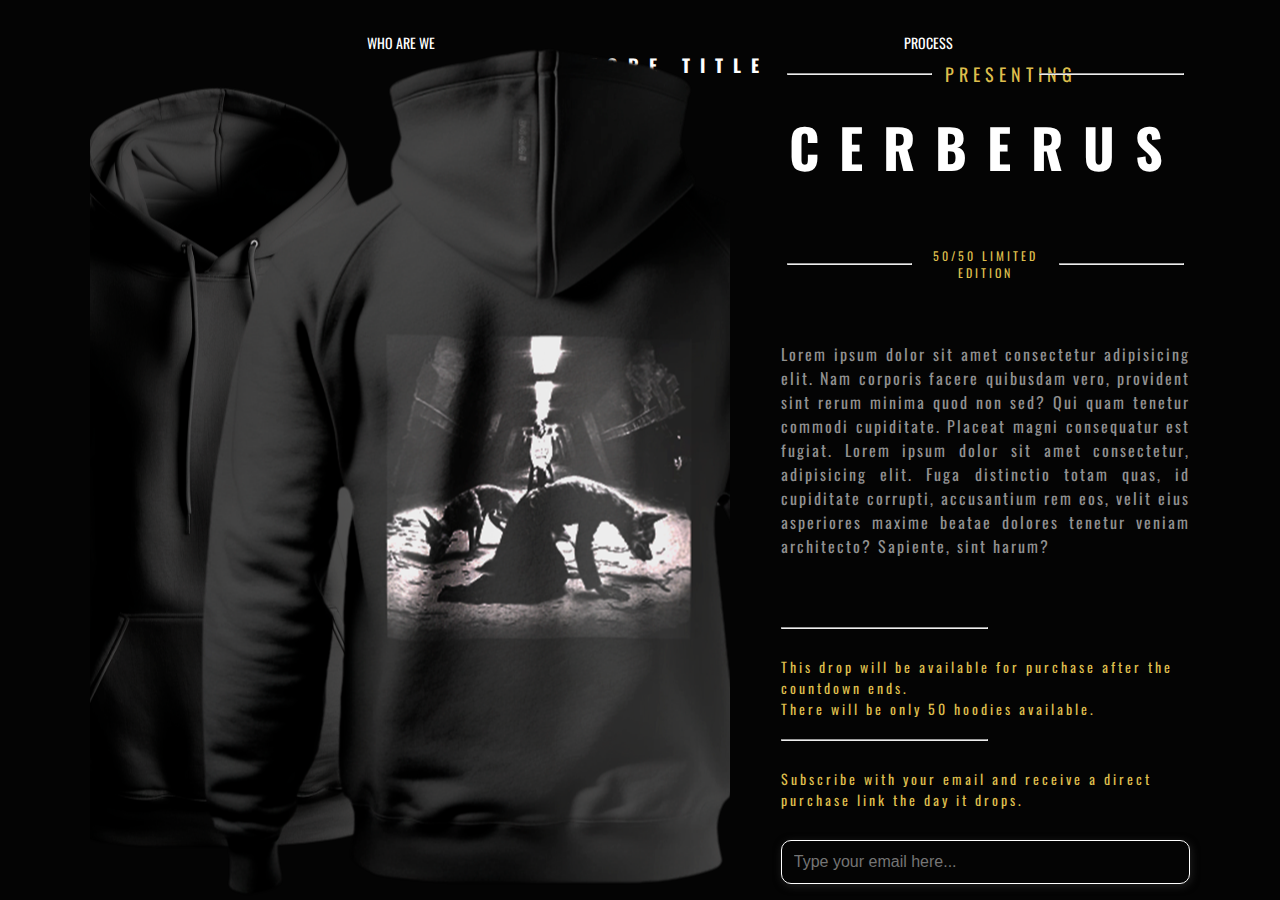
==== index.html @ e6f80b47 "initial commit" ====
<!DOCTYPE html>
<html lang="en">
  <head>
    <meta charset="UTF-8" />
    <meta http-equiv="X-UA-Compatible" content="IE=edge" />
    <meta name="viewport" content="width=device-width, initial-scale=1.0" />
    <link rel="stylesheet" href="styles/styles.css" />
    <script src="index.js"></script>
    <title>Opulent clothing</title>
  </head>
  <body>
    <div class="background">
      <video playsinline loop autoplay muted src="images/video.mp4"></video>
    </div>
    <div class="blur"></div>
    <div class="header">
      <ul>
        <li>WHO ARE WE</li>
        <li class="title">STORE TITLE</li>
        <li>PROCESS</li>
      </ul>
    </div>
    <div class="central">
      <div class="image"></div>
      <div class="info">
        <div class="product-title">
          <div class="pre-header">
            <hr />
            <span>PRESENTING</span>
            <hr />
          </div>
          <div class="title">
            <span>CERBERUS</span>
          </div>
          <div class="sub-header">
            <hr />
            <span>50/50 LIMITED EDITION</span>
            <hr />
          </div>
        </div>
        <div class="product-description">
          <p>
            Lorem ipsum dolor sit amet consectetur adipisicing elit. Nam
            corporis facere quibusdam vero, provident sint rerum minima quod non
            sed? Qui quam tenetur commodi cupiditate. Placeat magni consequatur
            est fugiat. Lorem ipsum dolor sit amet consectetur, adipisicing
            elit. Fuga distinctio totam quas, id cupiditate corrupti,
            accusantium rem eos, velit eius asperiores maxime beatae dolores
            tenetur veniam architecto? Sapiente, sint harum?
          </p>
        </div>

        <hr class="central-divider" />
        <span class="product-countdown-warning"
          >This drop will be available for purchase after the countdown
          ends.</span
        >
        <span class="product-countdown-warning"
          >There will be only 50 hoodies available.</span
        >

        <span id="countdown"></span>
        <hr class="central-divider" style="margin-top: 20px" />

        <span class="product-countdown-warning"
          >Subscribe with your email and receive a direct purchase link the day
          it drops.</span
        >
        <input class="subscribe" type="email" placeholder="Type your email here..." />
      </div>
    </div>
  </body>
</html>
---- styles/styles.css ----
@font-face {
  font-family: "Oswald";
  src: url("../fonts/Oswald.ttf");
}

body {
  margin: 0;
  background: #0c0c0c;
  font-family: "Oswald";
}

.header {
  margin-top: 5vh;
  z-index: 30;
  position: absolute;
  width: 100%;
  top: -3%;
}

.header ul {
  list-style-type: none;
  display: flex;
  justify-content: space-evenly;
  margin-left: 15vw;
  margin-right: 15vw;
  color: white;
  font-size: 14px;
}

.header ul .title {
  font-size: 18px;
  font-weight: bold;
  letter-spacing: 10px;
  margin-top: 20px;
}

.central {
  display: flex;
  justify-content: center;
  column-gap: 4vw;
  z-index: 31;
  position: absolute;
  bottom: 0;
  max-width: 1920px;
  left: 0;
  right: 0;
  margin: auto;
}

.image {
  width: 50%;
  height: 95vh;
  background: url("../images/cerberus.png");
  background-position: center;
  background-repeat: no-repeat;
}

.info {
  width: 32%;
  display: flex;
  flex-direction: column;
  justify-content: center;
}

.info .title {
  font-size: 54px;
  margin-top: 20px;
  margin-bottom: 60px;
  letter-spacing: 20px;
  font-weight: bolder;
}

.info .pre-header,
.info .sub-header,
.info .title {
  display: flex;
  align-items: center;
  color: white;
  justify-content: space-around;
}

.info .pre-header hr {
  width: 35%;
  margin: 0;
}

.info .sub-header hr {
  width: 30%;
  margin: 0;
}

.info .pre-header span {
  width: 20%;
  text-align: center;
  font-size: 18px;
  letter-spacing: 5px;
  color: #ddbe4c;
}

.info .sub-header span {
  width: 30%;
  text-align: center;
  font-size: 12px;
  letter-spacing: 3px;
  color: #ddbe4c;
}

.product-description {
  margin-top: 5vh;
  margin-bottom: 5vh;
  color: #919191;
  letter-spacing: 2px;
  text-align: justify;
}

.central-divider {
  width: 50%;
  margin-left: 0;
  margin-bottom: 3vh;
}

.product-countdown-warning {
  color: #ddbe4c;
  letter-spacing: 3px;
  font-size: 14px;
}

#countdown {
  font-size: 3vw;
  color: white;
  letter-spacing: 20px;
}

.subscribe {
  font-size: 16px;
  border-style: solid;
  padding: 12px;
  text-align: left;
  border-radius: 10px;
  border-width: 1px;
  border-color: #ffffff;
  background-color: transparent;
  color: #ffffff;
  box-shadow: 1px 2px 9px 0px rgba(42, 42, 42, 0.75);
  margin-top: 30px;
}
.subscribe:focus {
  outline: none;
}

.background {
  position: absolute;
  width: 100vw;
  height: 100vh;
  overflow: hidden;
  top: 0;
  z-index: -1;
  filter: blur(25px);
}

.blur {
  width: 100vw;
  height: 100vh;
  position: absolute;
  top: 0;
  background: black;
  z-index: -1;
  opacity: 0.6;
}

@media only screen and (max-width: 600px) {
  html,
  body {
    max-width: 100%;
    overflow-x: hidden;
  }

  .blur,
  .background {
    position: fixed;
    left: 0;
  }

  .header ul {
    justify-content: space-evenly;
    margin-left: 0;
    margin-right: 0;
    padding: 0;
  }

  .header ul .title {
    margin-top: 40px;
  }

  .central {
    flex-direction: column;
    align-items: center;
    position: relative;
    margin-top: 12vh;
  }

  .image {
    width: 90%;
    background-size: contain;
    height: 50vh;
  }

  .info {
    width: 85%;
  }

  .info .pre-header span {
    width: 75%;
  }

  .info .pre-header hr {
    width: 20%;
  }

  .info .title {
    font-size: 40px;
    letter-spacing: 15px;
  }

  #countdown {
    font-size: 13vw;
    color: white;
    letter-spacing: 10px;
  }
}
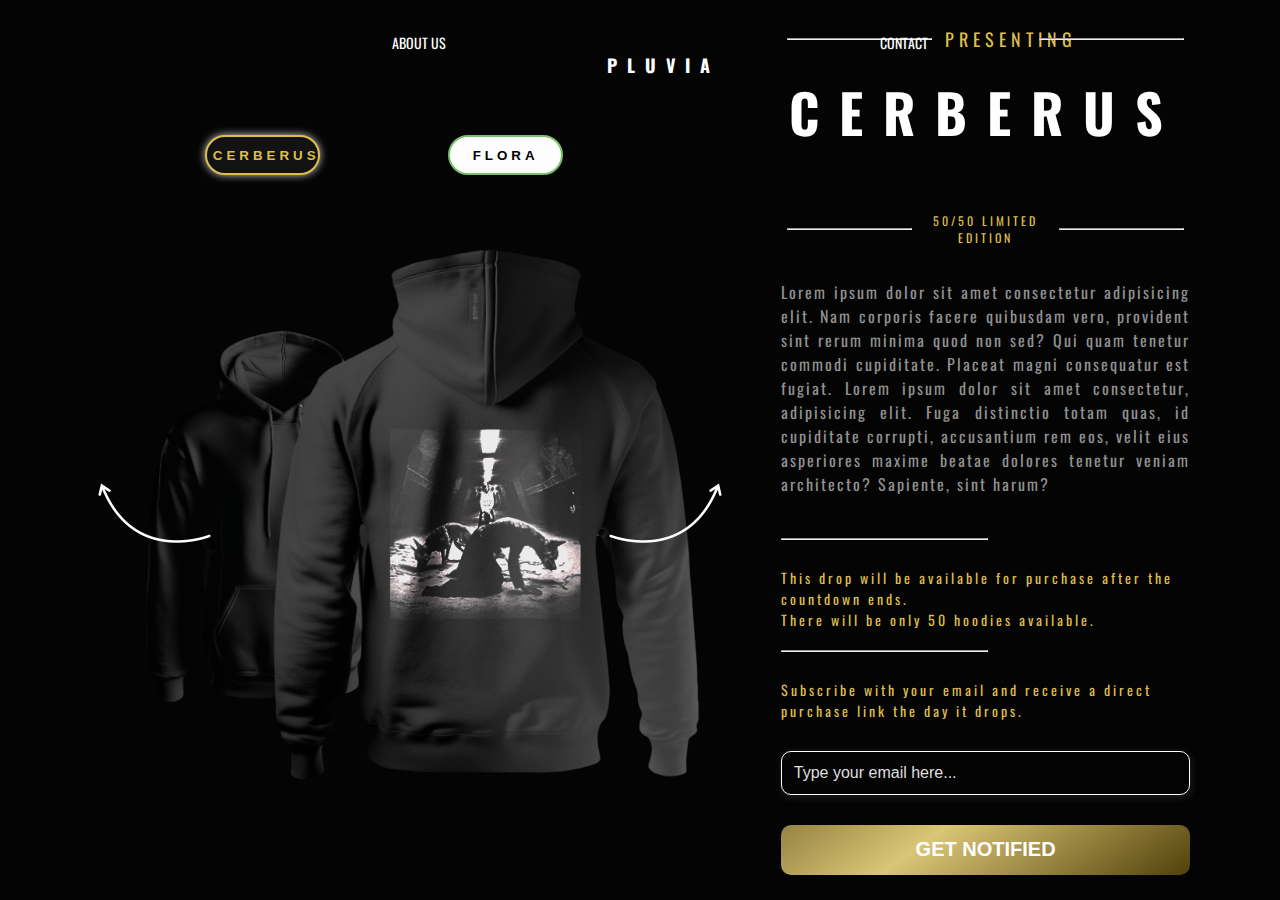
==== commit eded43be: "about page" ====
--- a/index.html
+++ b/index.html
@@ -6,67 +6,187 @@
     <meta name="viewport" content="width=device-width, initial-scale=1.0" />
     <link rel="stylesheet" href="styles/styles.css" />
     <script src="index.js"></script>
-    <title>Opulent clothing</title>
+    <title>Pluvia clothing | About Us</title>
   </head>
   <body>
-    <div class="background">
-      <video playsinline loop autoplay muted src="images/video.mp4"></video>
+    <div id="dark">
+      <div class="background">
+        <video playsinline loop autoplay muted src="images/video.mp4"></video>
+      </div>
+      <div class="blur"></div>
+      <div class="header">
+        <ul>
+          <li onclick="location.href = 'about.html'">ABOUT US</li>
+          <li class="title">PLUVIA</li>
+          <li>CONTACT</li>
+        </ul>
+      </div>
+      <div class="central">
+        <div class="switch-buttons">
+          <button class="cerberus-switch active">CERBERUS</button>
+          <button onclick="flora()" class="flora-switch">FLORA</button>
+        </div>
+        <div id="imageroulette" class="images">
+          <img
+            onclick="leftImage()"
+            class="left-control"
+            src="images/arrow.png"
+            alt=""
+          />
+          <div name="image" class="image1"></div>
+          <div name="image" class="image2"></div>
+          <img
+            onclick="rightImage()"
+            class="right-control"
+            src="images/arrow.png"
+            alt=""
+          />
+        </div>
+        <div class="info">
+          <div class="product-title">
+            <div class="pre-header">
+              <hr />
+              <span>PRESENTING</span>
+              <hr />
+            </div>
+            <div class="title">
+              <span>CERBERUS</span>
+            </div>
+            <div class="sub-header">
+              <hr />
+              <span>50/50 LIMITED EDITION</span>
+              <hr />
+            </div>
+          </div>
+          <div class="product-description">
+            <p>
+              Lorem ipsum dolor sit amet consectetur adipisicing elit. Nam
+              corporis facere quibusdam vero, provident sint rerum minima quod
+              non sed? Qui quam tenetur commodi cupiditate. Placeat magni
+              consequatur est fugiat. Lorem ipsum dolor sit amet consectetur,
+              adipisicing elit. Fuga distinctio totam quas, id cupiditate
+              corrupti, accusantium rem eos, velit eius asperiores maxime beatae
+              dolores tenetur veniam architecto? Sapiente, sint harum?
+            </p>
+          </div>
+
+          <hr class="central-divider" />
+          <span class="product-countdown-warning"
+            >This drop will be available for purchase after the countdown
+            ends.</span
+          >
+          <span class="product-countdown-warning"
+            >There will be only 50 hoodies available.</span
+          >
+
+          <span id="countdown"></span>
+          <hr class="central-divider" style="margin-top: 20px" />
+
+          <span class="product-countdown-warning"
+            >Subscribe with your email and receive a direct purchase link the
+            day it drops.</span
+          >
+          <form action="https://gmail.us21.list-manage.com/subscribe/post?u=6af38748a723cb3f9a2c87888&amp;id=10f99e7312&amp;f_id=00c3dfe1f0" method="post" id="mc-embedded-subscribe-form" name="mc-embedded-subscribe-form" class="validate" target="_blank" novalidate>
+            <input
+              class="subscribe"
+              type="email"
+              placeholder="Type your email here..."
+              id="mce-EMAIL" required
+              name="EMAIL"
+            />
+            <input class="button" type="submit" value="Get notified" />
+          </form>
+        </div>
+      </div>
     </div>
-    <div class="blur"></div>
-    <div class="header">
-      <ul>
-        <li>WHO ARE WE</li>
-        <li class="title">STORE TITLE</li>
-        <li>PROCESS</li>
-      </ul>
-    </div>
-    <div class="central">
-      <div class="image"></div>
-      <div class="info">
-        <div class="product-title">
-          <div class="pre-header">
-            <hr />
-            <span>PRESENTING</span>
-            <hr />
+    <div id="light">
+      <div class="background">
+        <video playsinline loop autoplay muted src="images/flora.mp4"></video>
+      </div>
+      <div class="blur"></div>
+      <div class="header">
+        <ul>
+          <li onclick="location.href = 'about.html'">ABOUT US</li>
+          <li class="title">PLUVIA</li>
+          <li>CONTACT</li>
+        </ul>
+      </div>
+      <div class="central">
+        <div class="switch-buttons">
+          <button onclick="cerberus()" class="cerberus-switch">CERBERUS</button>
+          <button class="flora-switch active">FLORA</button>
+        </div>
+        <div id="imageroulette" class="images">
+          <img
+            onclick="leftImage2()"
+            class="left-control"
+            src="images/arrow.png"
+            alt=""
+          />
+          <div name="image2" class="image1b"></div>
+          <div name="image2" class="image2b"></div>
+          <img
+            onclick="rightImage2()"
+            class="right-control"
+            src="images/arrow.png"
+            alt=""
+          />
+        </div>
+        <div class="info">
+          <div class="product-title">
+            <div class="pre-header">
+              <hr />
+              <span>PRESENTING</span>
+              <hr />
+            </div>
+            <div class="title">
+              <span>FLORA</span>
+            </div>
+            <div class="sub-header">
+              <hr />
+              <span>50/50 LIMITED EDITION</span>
+              <hr />
+            </div>
           </div>
-          <div class="title">
-            <span>CERBERUS</span>
+          <div class="product-description">
+            <p>
+              Lorem ipsum dolor sit amet consectetur adipisicing elit. Nam
+              corporis facere quibusdam vero, provident sint rerum minima quod
+              non sed? Qui quam tenetur commodi cupiditate. Placeat magni
+              consequatur est fugiat. Lorem ipsum dolor sit amet consectetur,
+              adipisicing elit. Fuga distinctio totam quas, id cupiditate
+              corrupti, accusantium rem eos, velit eius asperiores maxime beatae
+              dolores tenetur veniam architecto? Sapiente, sint harum?
+            </p>
           </div>
-          <div class="sub-header">
-            <hr />
-            <span>50/50 LIMITED EDITION</span>
-            <hr />
-          </div>
+
+          <hr class="central-divider" />
+          <span class="product-countdown-warning"
+            >This drop will be available for purchase after the countdown
+            ends.</span
+          >
+          <span class="product-countdown-warning"
+            >There will be only 50 hoodies available.</span
+          >
+
+          <span id="countdown2"></span>
+          <hr class="central-divider" style="margin-top: 20px" />
+
+          <span class="product-countdown-warning"
+            >Subscribe with your email and receive a direct purchase link the
+            day it drops.</span
+          >
+          <form action="https://gmail.us21.list-manage.com/subscribe/post?u=6af38748a723cb3f9a2c87888&amp;id=10f99e7312&amp;f_id=00c3dfe1f0" method="post" id="mc-embedded-subscribe-form" name="mc-embedded-subscribe-form" class="validate" target="_blank" novalidate>
+            <input
+              class="subscribe"
+              type="email"
+              placeholder="Type your email here..."
+              id="mce-EMAIL" required
+              name="EMAIL"
+            />
+            <input class="button variant" type="submit" value="Get notified" />
+          </form>
         </div>
-        <div class="product-description">
-          <p>
-            Lorem ipsum dolor sit amet consectetur adipisicing elit. Nam
-            corporis facere quibusdam vero, provident sint rerum minima quod non
-            sed? Qui quam tenetur commodi cupiditate. Placeat magni consequatur
-            est fugiat. Lorem ipsum dolor sit amet consectetur, adipisicing
-            elit. Fuga distinctio totam quas, id cupiditate corrupti,
-            accusantium rem eos, velit eius asperiores maxime beatae dolores
-            tenetur veniam architecto? Sapiente, sint harum?
-          </p>
-        </div>
-
-        <hr class="central-divider" />
-        <span class="product-countdown-warning"
-          >This drop will be available for purchase after the countdown
-          ends.</span
-        >
-        <span class="product-countdown-warning"
-          >There will be only 50 hoodies available.</span
-        >
-
-        <span id="countdown"></span>
-        <hr class="central-divider" style="margin-top: 20px" />
-
-        <span class="product-countdown-warning"
-          >Subscribe with your email and receive a direct purchase link the day
-          it drops.</span
-        >
-        <input class="subscribe" type="email" placeholder="Type your email here..." />
       </div>
     </div>
   </body>
--- a/styles/styles.css
+++ b/styles/styles.css
@@ -7,6 +7,32 @@
   margin: 0;
   background: #0c0c0c;
   font-family: "Oswald";
+  width: 100vw;
+  height: 100vh;
+  overflow: hidden;
+}
+
+form {
+  display: flex;
+  flex-direction: column;
+}
+
+.variant {
+  background: linear-gradient( 144deg, rgb(57 159 55) 0%, rgb(61 189 59) 35%, rgb(22 120 21) 100% ) !important;
+}
+
+.selected-nav {
+  position: relative;
+}
+
+.selected-nav::after {
+  content: ' ';
+  position: absolute;
+  width: 100%;
+  height: 3px;
+  background: white;
+  bottom: 15px;
+  left: 0;
 }
 
 .header {
@@ -15,6 +41,7 @@
   position: absolute;
   width: 100%;
   top: -3%;
+  z-index: 99;
 }
 
 .header ul {
@@ -45,14 +72,79 @@
   left: 0;
   right: 0;
   margin: auto;
-}
-
-.image {
+  height: 100vh;
+}
+
+.images {
   width: 50%;
-  height: 95vh;
-  background: url("../images/cerberus.png");
+  height: 75vh;
+  position: relative;
+  margin-top: auto;
+  margin-bottom: auto;
+  padding-top: 5vw;
+}
+
+.image1,
+.image2 {
+  width: 100%;
+  height: 100%;
+  position: absolute;
+  background: url("../images/hoodie-back.png");
   background-position: center;
   background-repeat: no-repeat;
+  background-size: contain;
+  z-index: 40;
+  margin-left: 12%;
+}
+
+.image2 {
+  background: url("../images/hoodie-front.png");
+  background-repeat: no-repeat;
+  background-position: center;
+  background-size: contain;
+  width: 65%;
+  z-index: 35;
+  margin-left: -2%;
+}
+
+.image1b,
+.image2b {
+  width: 100%;
+  height: 100%;
+  position: absolute;
+  background: url("../images/white-hoodie-back.png");
+  background-position: center;
+  background-repeat: no-repeat;
+  background-size: contain;
+  z-index: 40;
+  margin-left: 12%;
+}
+
+.image2b {
+  background: url("../images/white-hoodie-front.png");
+  background-repeat: no-repeat;
+  background-position: center;
+  background-size: contain;
+  width: 65%;
+  z-index: 35;
+  margin-left: -2%;
+}
+
+.left-control {
+  width: 20%;
+  position: absolute;
+  top: 50%;
+  left: 0%;
+  z-index: 50;
+}
+
+.right-control {
+  width: 20%;
+  position: absolute;
+  top: 50%;
+  right: 0%;
+  z-index: 50;
+  transform: scaleX(-1);
 }
 
 .info {
@@ -106,8 +198,8 @@
 }
 
 .product-description {
-  margin-top: 5vh;
-  margin-bottom: 5vh;
+  margin-top: 2vh;
+  margin-bottom: 2vh;
   color: #919191;
   letter-spacing: 2px;
   text-align: justify;
@@ -125,7 +217,8 @@
   font-size: 14px;
 }
 
-#countdown {
+#countdown,
+#countdown2 {
   font-size: 3vw;
   color: white;
   letter-spacing: 20px;
@@ -143,7 +236,13 @@
   color: #ffffff;
   box-shadow: 1px 2px 9px 0px rgba(42, 42, 42, 0.75);
   margin-top: 30px;
-}
+  margin-bottom: 30px;
+}
+
+.subscribe::placeholder {
+  color: #dfdfdf;
+}
+
 .subscribe:focus {
   outline: none;
 }
@@ -168,10 +267,88 @@
   opacity: 0.6;
 }
 
+.button {
+  height: 50px;
+  background: rgb(221, 190, 76);
+  background: linear-gradient(
+    144deg,
+    rgb(149 131 66) 0%,
+    rgb(219 197 118) 35%,
+    rgb(80 65 9) 100%
+  );
+  border: none;
+  font-size: 20px;
+  text-transform: uppercase;
+  color: white;
+  font-weight: bold;
+  border-radius: 10px;
+}
+
+#light {
+  display: none;
+}
+
+#dark {
+  display: block;
+}
+
+.switch-buttons {
+  position: absolute;
+  display: flex;
+  width: 60%;
+  left: 0;
+  column-gap: 10vw;
+  justify-content: center;
+  top: 15vh;
+  z-index: 99;
+}
+
+.cerberus-switch,
+.flora-switch {
+  width: 15%;
+  height: 40px;
+  border-radius: 109px;
+  border: 2px solid #ddbe4c;
+  background: #121212;
+  color: #ddbe4c;
+  font-weight: bold;
+  letter-spacing: 4px;
+}
+
+.flora-switch {
+  width: 15%;
+  height: 40px;
+  border-radius: 109px;
+  border: 2px solid #77bf6a;
+  background: #fdfdfd;
+  color: #000000;
+  font-weight: bold;
+  letter-spacing: 4px;
+}
+
+.active {
+  box-shadow: 0px 0px 10px -1px white;
+}
+
+#light .info .pre-header span {
+  color: #4aff0f;
+}
+
+#light .info .sub-header span {
+  color: #4aff0f;
+}
+
+#light .product-countdown-warning {
+  color: #4aff0f;
+}
+
 @media only screen and (max-width: 600px) {
   html,
   body {
     max-width: 100%;
+    width: auto;
+    height: auto;
+    overflow: scroll;
     overflow-x: hidden;
   }
 
@@ -179,6 +356,10 @@
   .background {
     position: fixed;
     left: 0;
+  }
+
+  #about .selected-nav::after {
+    bottom: 35px;
   }
 
   .header ul {
@@ -196,17 +377,26 @@
     flex-direction: column;
     align-items: center;
     position: relative;
-    margin-top: 12vh;
-  }
-
-  .image {
+    margin-top: 15vh;
+    height: auto;
+  }
+
+  .images {
     width: 90%;
-    background-size: contain;
     height: 50vh;
   }
 
   .info {
-    width: 85%;
+    width: 85% !important;
+  }
+
+  .product-description {
+    flex-direction: column-reverse;
+    font-size: 16px !important;
+  }
+
+  .product-description img {
+    width: 100% !important;
   }
 
   .info .pre-header span {
@@ -222,9 +412,37 @@
     letter-spacing: 15px;
   }
 
-  #countdown {
+  #countdown,
+  #countdown2 {
     font-size: 13vw;
     color: white;
     letter-spacing: 10px;
   }
-}
+
+  .switch-buttons {
+    position: absolute;
+    display: flex;
+    width: 100%;
+    left: 0;
+    column-gap: 5vw;
+    justify-content: center;
+    top: 2vh;
+    z-index: 99;
+  }
+
+  .info .title {
+    margin-bottom: 20px;
+  }
+
+  .image2b, .image2 {
+    margin-left: -5%;
+  }
+
+  .cerberus-switch, .flora-switch {
+    width: 40%;
+  }
+
+  .button {
+    margin-bottom: 10vw;
+  }
+}
